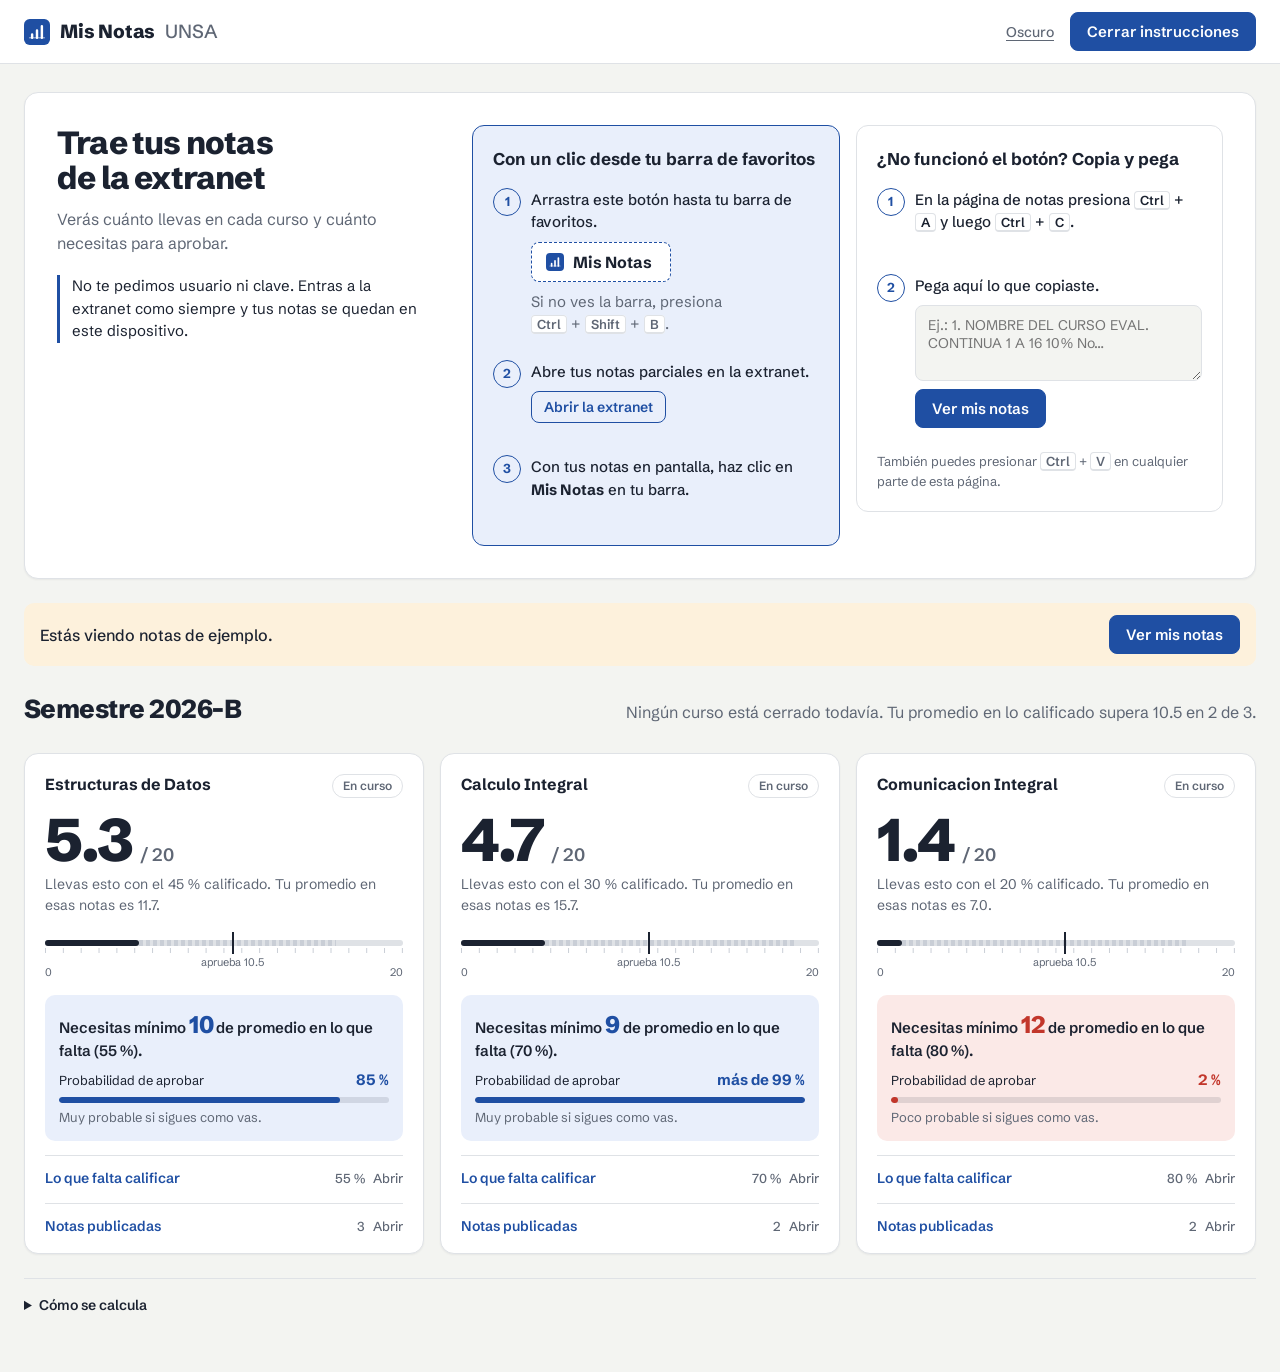
==== index.html @ b02fddf6 "Mis Notas UNSA: calculadora de notas parciales instalable (PWA) Lee la tabla de Notas Parciales de l" ====
<!doctype html>
<html lang="es" data-theme="light">
<head>
  <meta charset="utf-8">
  <meta name="viewport" content="width=device-width, initial-scale=1, viewport-fit=cover">
  <title>Mis Notas UNSA</title>
  <meta name="description" content="Tu nota en cada curso y cuánto necesitas para aprobar, con tus notas parciales de la extranet UNSA. Sin pedir tu clave.">
  <meta name="theme-color" content="#ffffff">
  <link rel="icon" type="image/svg+xml" href="favicon.svg">
  <link rel="icon" type="image/png" sizes="192x192" href="icons/icon-192.png">
  <link rel="apple-touch-icon" href="icons/apple-touch-icon.png">
  <link rel="manifest" href="manifest.webmanifest">
  <meta name="apple-mobile-web-app-capable" content="yes">
  <meta name="mobile-web-app-capable" content="yes">
  <meta name="apple-mobile-web-app-title" content="Mis Notas">
  <meta name="apple-mobile-web-app-status-bar-style" content="default">
  <link rel="preconnect" href="https://fonts.googleapis.com">
  <link rel="preconnect" href="https://fonts.gstatic.com" crossorigin>
  <link rel="stylesheet" href="https://fonts.googleapis.com/css2?family=Schibsted+Grotesk:wght@400;500;600;700;800&display=swap">
  <link rel="stylesheet" href="styles.css">
  <script>
    try { var t = localStorage.getItem('notasUnsa.tema'); if (t) document.documentElement.dataset.theme = t; } catch (e) {}
  </script>
</head>
<body>
  <a class="saltar" href="#cursos">Ir a mis cursos</a>
  <header class="top">
    <div class="wrap top-in">
      <a class="logo" href="./"><img src="favicon.svg" alt="" width="26" height="26"> Mis Notas <span>UNSA</span></a>
      <div class="acciones">
        <button id="instalar" class="btn btn-chico" type="button" hidden>Instalar app</button>
        <button id="tema" class="btn-texto" type="button">Oscuro</button>
        <button id="abrirCarga" class="btn btn-sec" type="button" aria-expanded="false" aria-controls="carga">Actualizar notas</button>
      </div>
    </div>
  </header>

  <main class="wrap">
    <section id="carga" class="carga" hidden>
      <div class="carga-intro">
        <h2 class="carga-titulo">Trae tus notas de la extranet</h2>
        <p>Verás cuánto llevas en cada curso y cuánto necesitas para aprobar.</p>
        <p class="seguro">No te pedimos usuario ni clave. Entras a la extranet como siempre y tus notas se quedan en este dispositivo.</p>
      </div>

      <div class="metodos">
        <div id="metodoFav" class="metodo">
          <h2>Con un clic desde tu barra de favoritos</h2>
          <ol class="pasos">
            <li>
              <p>Arrastra este botón hasta tu barra de favoritos.</p>
              <a id="marcador" class="marcador" href="#"><img src="favicon.svg" alt="" width="18" height="18">Mis Notas</a>
              <p id="pista" class="pista">Si no ves la barra, presiona <kbd>Ctrl</kbd>&nbsp;+&nbsp;<kbd>Shift</kbd>&nbsp;+&nbsp;<kbd>B</kbd>.</p>
            </li>
            <li>
              <p>Abre tus notas parciales en la extranet.</p>
              <a class="btn btn-sec btn-chico" href="http://extranet.unsa.edu.pe/sisacad/parciales18/index.php" target="_blank" rel="noopener">Abrir la extranet</a>
            </li>
            <li><p>Con tus notas en pantalla, haz clic en <b>Mis Notas</b> en tu barra.</p></li>
          </ol>
        </div>

        <div id="metodoCopiar" class="metodo">
          <h2 id="tituloCopiar">Copia y pega tus notas</h2>
          <ol class="pasos">
            <li class="solo-cel">
              <p>Abre tus notas parciales en la extranet.</p>
              <a class="btn btn-sec btn-chico" href="http://extranet.unsa.edu.pe/sisacad/parciales18/index.php" target="_blank" rel="noopener">Abrir la extranet</a>
            </li>
            <li>
              <p class="solo-pc">En la página de notas presiona <kbd>Ctrl</kbd> + <kbd>A</kbd> y luego <kbd>Ctrl</kbd> + <kbd>C</kbd>.</p>
              <p class="solo-cel">Mantén presionado el texto, toca Seleccionar todo y luego Copiar.</p>
            </li>
            <li class="pegar">
              <label for="pegado">Pega aquí lo que copiaste.</label>
              <textarea id="pegado" rows="3" placeholder="Ej.: 1. NOMBRE DEL CURSO EVAL. CONTINUA 1 A 16 10% No…" autocomplete="off" spellcheck="false"></textarea>
              <button id="leerPegado" class="btn" type="button">Ver mis notas</button>
              <p id="errorPegado" class="error" role="alert"></p>
            </li>
          </ol>
          <p class="pista solo-pc">También puedes presionar <kbd>Ctrl</kbd> + <kbd>V</kbd> en cualquier parte de esta página.</p>
        </div>
      </div>
    </section>

    <section id="banner" class="banner" hidden>
      <p>Estás viendo notas de ejemplo.</p>
      <button id="bannerCargar" class="btn" type="button">Ver mis notas</button>
    </section>

    <section id="resumen" class="resumen" aria-live="polite"></section>

    <section id="cursos" class="cursos" tabindex="-1" aria-label="Tus cursos"></section>

    <details class="como">
      <summary>Cómo se calcula</summary>
      <dl>
        <dt>Tu nota</dt><dd>Lo que ya sumaste a tu nota final: cada nota por su peso. Un 16 que vale 10 % suma 1.6 de los 20 puntos. Cuando se califique el 100 % del curso, ese número es tu nota final.</dd>
        <dt>Tu sílabo</dt><dd>Al inicio se propone lo que falta: las evaluaciones que aún no aparecen, hasta el tercer parcial, con el porcentaje repartido en números enteros. Corrígelo con los porcentajes de tu sílabo: se guarda en este dispositivo y, cuando la extranet publique una de esas notas, la fila se quita sola.</dd>
        <dt>Mínimo</dt><dd>El promedio que necesitas en lo que falta para llegar a la nota para aprobar. Se redondea hacia arriba a un número entero.</dd>
        <dt>Probabilidad</dt><dd>Supone que en lo que falta rindes parecido a tu promedio en ese curso, con la variación que tienen tus notas en todos tus cursos (entre 2 y 5 puntos). Es una referencia, no una predicción.</dd>
      </dl>
      <div class="ajustes">
        <label for="meta">Nota para aprobar</label>
        <input id="meta" type="number" autocomplete="off" min="0" max="20" step="0.5" value="10.5" inputmode="decimal">
        <button id="borrar" class="btn-texto" type="button">Borrar mis datos</button>
      </div>
      <p class="legal">Herramienta independiente, sin relación oficial con la UNSA.</p>
    </details>
  </main>

  <p id="toast" class="toast" role="status" hidden></p>

  <div id="ios" class="ios" hidden>
    <p>Para instalar Mis Notas en tu iPhone, toca <b>Compartir</b> y luego <b>Agregar a inicio</b>.</p>
    <button id="iosCerrar" class="btn-texto" type="button">Entendido</button>
  </div>

  <script src="parser.js"></script>
  <script src="app.js"></script>
</body>
</html>
---- styles.css ----
/*
 * Mis Notas: la tinta del acta. Azul para aprobatorio, rojo para desaprobatorio.
 * Cada tarjeta se lee de arriba abajo: cuánto llevas, qué necesitas, y justo debajo
 * tu sílabo para corregir lo que falta. Escritorio: cursos en fila. Celular: una columna.
 */
:root {
  --papel: #f3f4f1;
  --hoja: #ffffff;
  --tinta: #1b2230;
  --gris: #5f6775;
  --linea: #dfe2e6;
  --regla: #c9ced6;
  --azul: #1f4fa3;
  --azul-suave: #e9effb;
  --rojo: #c2362b;
  --rojo-suave: #fbe9e7;
  --ambar: #9a5b00;
  --ambar-suave: #fdf1dc;
  --sobre-azul: #ffffff;
  --sombra: 0 1px 2px rgb(27 34 48 / .06);
  --letra: "Schibsted Grotesk", "Segoe UI", system-ui, sans-serif;
  color-scheme: light;
}
:root[data-theme="dark"] {
  --papel: #12151b;
  --hoja: #1b1f27;
  --tinta: #e9ecf2;
  --gris: #a3aab8;
  --linea: #2c313c;
  --regla: #3c4250;
  --azul: #7fa6f0;
  --azul-suave: #1d2a45;
  --rojo: #ff8b80;
  --rojo-suave: #3b1c1a;
  --ambar: #f0bd60;
  --ambar-suave: #3a2c12;
  --sobre-azul: #0e1730;
  --sombra: none;
  color-scheme: dark;
}

* { box-sizing: border-box; }
[hidden] { display: none !important; }
html { -webkit-text-size-adjust: 100%; }
body {
  margin: 0;
  background: var(--papel);
  color: var(--tinta);
  font: 16px/1.5 var(--letra);
  padding-top: env(safe-area-inset-top, 0px);
  padding-bottom: env(safe-area-inset-bottom, 0px);
}
h1, h2, h3, p, dl, dd, ol { margin: 0; }
a { color: var(--azul); }
:focus-visible { outline: 3px solid var(--azul); outline-offset: 2px; }
kbd { font: 600 13px var(--letra); background: var(--hoja); border: 1px solid var(--linea); border-bottom-width: 2px; border-radius: 4px; padding: 0 5px; white-space: nowrap; }

.wrap {
  max-width: 1360px;
  margin: 0 auto;
  padding-left: max(24px, env(safe-area-inset-left, 0px));
  padding-right: max(24px, env(safe-area-inset-right, 0px));
}

/* Según el dispositivo */
.solo-cel { display: none !important; }
.es-cel .solo-cel { display: revert !important; }
.es-cel .pasos li.solo-cel { display: grid !important; }
.es-cel .solo-pc { display: none !important; }

/* Botones */
.btn {
  display: inline-flex; align-items: center; justify-content: center;
  font: 600 15px var(--letra);
  background: var(--azul); color: var(--sobre-azul);
  border: 1px solid var(--azul); border-radius: 8px;
  padding: 9px 16px; cursor: pointer; text-decoration: none; white-space: nowrap;
}
.btn:hover { filter: brightness(1.08); }
.btn-sec { background: transparent; color: var(--azul); }
.btn-sec:hover { background: var(--azul-suave); filter: none; }
.btn-chico { padding: 6px 12px; font-size: 14px; }
.btn-texto { font: 500 14px var(--letra); color: var(--gris); background: none; border: 0; padding: 6px 4px; cursor: pointer; text-decoration: underline; text-underline-offset: 3px; }
.btn-texto:hover { color: var(--tinta); }

/* Cabecera */
.top { background: var(--hoja); border-bottom: 1px solid var(--linea); position: sticky; top: env(safe-area-inset-top, 0px); z-index: 5; }
.top-in { display: flex; align-items: center; justify-content: space-between; gap: 16px; padding-block: 12px; }
.logo { display: flex; align-items: center; gap: 10px; font-weight: 800; font-size: 19px; letter-spacing: -0.01em; color: var(--tinta); text-decoration: none; white-space: nowrap; }
.logo span { font-weight: 500; color: var(--gris); }
.acciones { display: flex; align-items: center; gap: 12px; }
#abrirCarga[aria-expanded="true"] { background: var(--azul); color: var(--sobre-azul); }

main { display: grid; gap: 24px; padding-block: 28px 56px; }

/* Traer las notas */
.carga {
  background: var(--hoja); border: 1px solid var(--linea); border-radius: 14px; box-shadow: var(--sombra);
  padding: 32px; display: grid; grid-template-columns: minmax(0, 0.8fr) minmax(0, 1.6fr); gap: 40px;
}
.carga-intro { display: grid; gap: 12px; align-content: start; max-width: 40ch; }
.carga h1 { font-size: 32px; line-height: 1.1; letter-spacing: -0.025em; font-weight: 800; text-wrap: balance; }
.carga-intro p { color: var(--gris); }
.carga-intro .seguro { color: var(--tinta); border-left: 3px solid var(--azul); padding-left: 12px; margin-top: 8px; font-size: 15px; }
.metodos { display: grid; grid-template-columns: repeat(auto-fit, minmax(min(100%, 300px), 1fr)); gap: 16px; align-items: start; }
.metodo { border: 1px solid var(--linea); border-radius: 12px; padding: 20px; display: grid; gap: 16px; min-width: 0; }
.metodo h2 { font-size: 17px; font-weight: 700; }
#metodoFav { border-color: var(--azul); background: var(--azul-suave); }

.pasos { list-style: none; padding: 0; counter-reset: paso; display: grid; gap: 16px; }
.pasos li { counter-increment: paso; display: grid; grid-template-columns: 26px minmax(0, 1fr); column-gap: 12px; row-gap: 8px; justify-items: start; }
.pasos li::before {
  content: counter(paso); grid-row: span 4;
  width: 26px; height: 26px; border-radius: 50%;
  border: 1.5px solid var(--azul); color: var(--azul);
  font-weight: 700; font-size: 13px; display: grid; place-items: center;
}
.pasos li > * { grid-column: 2; }
.pasos p, .pasos label { font-weight: 500; font-size: 15px; padding-top: 1px; }
.pista { font-size: 13px; color: var(--gris); font-weight: 400 !important; }

.marcador {
  display: inline-flex; align-items: center; gap: 9px;
  font: 700 16px var(--letra); color: var(--tinta);
  background: var(--hoja); border: 1.5px dashed var(--azul); border-radius: 8px;
  padding: 9px 18px 9px 14px; text-decoration: none; cursor: grab;
}
.marcador:active { cursor: grabbing; }
.marcador.aviso { animation: aviso .45s; }
@keyframes aviso { 20%, 60% { transform: translateX(-5px); } 40%, 80% { transform: translateX(5px); } }

.pegar { width: 100%; }
.pegar textarea { width: 100%; font: 14px var(--letra); color: var(--tinta); background: var(--papel); border: 1px solid var(--linea); border-radius: 8px; padding: 10px 12px; resize: vertical; }
.error { color: var(--rojo); font-size: 14px; }
.error:empty { display: none; }

/* Aviso de ejemplo */
.banner { display: flex; flex-wrap: wrap; align-items: center; justify-content: space-between; gap: 12px; background: var(--ambar-suave); border-radius: 10px; padding: 12px 16px; }
.banner p { font-weight: 500; }

/* Resumen */
.resumen { display: flex; flex-wrap: wrap; align-items: baseline; justify-content: space-between; gap: 8px 24px; }
.resumen h2 { font-size: 26px; font-weight: 800; letter-spacing: -0.02em; }
.resumen p { color: var(--gris); }

/* Cursos */
.cursos { display: grid; grid-template-columns: repeat(auto-fit, minmax(300px, 1fr)); gap: 16px; align-items: start; }
.curso { background: var(--hoja); border: 1px solid var(--linea); border-radius: 14px; box-shadow: var(--sombra); padding: 20px 20px 16px; display: grid; gap: 14px; min-width: 0; }
.curso-cab { display: flex; justify-content: space-between; align-items: start; gap: 10px; }
.curso-nombre { font-size: 16px; font-weight: 700; line-height: 1.3; text-wrap: balance; }
.etiqueta { font-size: 12px; font-weight: 600; color: var(--gris); border: 1px solid var(--linea); border-radius: 999px; padding: 2px 10px; white-space: nowrap; }
.etiqueta.et-ok { color: var(--azul); border-color: var(--azul); background: var(--azul-suave); }
.etiqueta.et-mal { color: var(--rojo); border-color: var(--rojo); background: var(--rojo-suave); }

.nota { display: flex; align-items: baseline; gap: 8px; }
.nota-num { font-size: 60px; line-height: .9; font-weight: 800; letter-spacing: -0.04em; }
.nota-de { font-size: 18px; font-weight: 600; color: var(--gris); }
.neutro .nota-num { color: var(--tinta); }
.aprob .nota-num { color: var(--azul); }
.desap .nota-num { color: var(--rojo); }
.nota-txt { font-size: 14px; color: var(--gris); margin-top: 6px; }

/* Regla de 0 a 20 */
.regla { position: relative; height: 30px; }
.regla-linea { position: absolute; left: 0; right: 0; top: 10px; height: 6px; border-radius: 3px; background: var(--linea); }
.regla-ticks { position: absolute; left: 0; right: 0; top: 18px; height: 5px; background-image: linear-gradient(90deg, var(--regla) 1px, transparent 1px); background-size: calc(100% / 20 - 0.05px) 100%; }
.regla-max { position: absolute; top: 10px; height: 6px; background: repeating-linear-gradient(90deg, var(--regla) 0 4px, transparent 4px 7px); }
.regla-lleva { position: absolute; left: 0; top: 10px; height: 6px; border-radius: 3px; background: var(--tinta); }
.aprob .regla-lleva { background: var(--azul); }
.desap .regla-lleva { background: var(--rojo); }
.regla-aprob { position: absolute; top: 2px; bottom: 6px; width: 2px; background: var(--tinta); }
.regla-aprob span { position: absolute; top: 22px; left: 50%; transform: translateX(-50%); font-size: 11px; color: var(--gris); white-space: nowrap; }
.regla-ext { display: flex; justify-content: space-between; font-size: 11px; color: var(--gris); margin-top: -10px; }

/* Lo que necesitas: un solo lugar */
.necesitas { border-radius: 10px; padding: 14px; display: grid; gap: 8px; background: var(--papel); }
.necesitas.ok { background: var(--azul-suave); }
.necesitas.ojo { background: var(--ambar-suave); }
.necesitas.mal { background: var(--rojo-suave); }
.nec-t { font-size: 15px; font-weight: 600; line-height: 1.35; }
.nec-t b { font-size: 24px; font-weight: 800; letter-spacing: -0.02em; }
.ok .nec-t b { color: var(--azul); }
.ojo .nec-t b { color: var(--ambar); }
.mal .nec-t b { color: var(--rojo); }
.nec-s { font-size: 13px; color: var(--gris); }
.prob { display: grid; gap: 5px; }
.prob-cab { display: flex; justify-content: space-between; align-items: baseline; font-size: 13px; }
.prob-cab b { font-size: 15px; }
.prob-barra { height: 6px; border-radius: 3px; background: color-mix(in srgb, var(--tinta) 12%, transparent); overflow: hidden; }
.prob-barra span { display: block; height: 100%; border-radius: 3px; background: currentColor; }
.ok .prob-barra, .ok .prob-cab b { color: var(--azul); }
.ojo .prob-barra, .ojo .prob-cab b { color: var(--ambar); }
.mal .prob-barra, .mal .prob-cab b { color: var(--rojo); }

/* Secciones plegables de la tarjeta */
.plegable { border-top: 1px solid var(--linea); padding-top: 12px; }
.plegable summary { cursor: pointer; font-size: 14px; font-weight: 600; color: var(--azul); display: flex; justify-content: space-between; align-items: baseline; gap: 8px; list-style: none; }
.plegable summary::-webkit-details-marker { display: none; }
.plegable summary::after { content: "Abrir"; font-weight: 500; color: var(--gris); font-size: 13px; }
.plegable[open] summary::after { content: "Cerrar"; }
.plegable summary small { font-weight: 500; color: var(--gris); font-size: 13px; margin-left: auto; }
.plegable-cuerpo { display: grid; gap: 10px; margin-top: 12px; }

/* Tu sílabo */
.silabo-cab { display: flex; flex-wrap: wrap; align-items: center; justify-content: space-between; gap: 8px 12px; font-size: 14px; }
.contador { display: inline-flex; align-items: center; border: 1px solid var(--azul); border-radius: 8px; overflow: hidden; }
.contador button { font: 700 18px/1 var(--letra); color: var(--azul); background: var(--hoja); border: 0; width: 34px; height: 32px; cursor: pointer; }
.contador button:hover { background: var(--azul-suave); }
.contador span { font-size: 14px; font-weight: 600; padding: 0 10px; min-width: 72px; text-align: center; border-inline: 1px solid var(--azul); line-height: 32px; }

table { width: 100%; border-collapse: collapse; font-size: 14px; }
th { text-align: left; font-size: 12px; font-weight: 500; color: var(--gris); padding: 4px 4px 6px; }
td { padding: 6px 4px; border-top: 1px solid var(--linea); vertical-align: middle; }
th:first-child, td:first-child { padding-left: 0; }
th:last-child, td:last-child { padding-right: 0; }
.der { text-align: right; white-space: nowrap; }
td.n-aprob { color: var(--azul); font-weight: 700; }
td.n-desap { color: var(--rojo); font-weight: 700; }
.aus { font-size: 11px; color: var(--rojo); margin-left: 4px; font-weight: 500; }

.t-silabo { table-layout: fixed; }
.t-silabo .c-vale { width: 68px; }
.t-silabo .c-nota { width: 60px; }
.t-silabo .c-x { width: 34px; }
.t-silabo input { font: 600 14px var(--letra); color: var(--tinta); background: var(--papel); border: 1px solid var(--linea); border-radius: 6px; padding: 6px; width: 100%; text-align: right; }
.t-silabo input:focus { border-color: var(--azul); background: var(--hoja); }
.t-silabo .in-nombre { text-align: left; font-weight: 500; text-overflow: ellipsis; }
.campo-pct { display: inline-flex; align-items: center; gap: 3px; }
.campo-pct input { width: 44px; }
.quitar { font: 500 16px/1 var(--letra); color: var(--gris); background: none; border: 1px solid var(--linea); border-radius: 6px; width: 28px; height: 28px; cursor: pointer; }
.quitar:hover { color: var(--rojo); border-color: var(--rojo); }
.ayuda { font-size: 12px; color: var(--gris); }
.cuadre { display: grid; gap: 8px; justify-items: start; background: var(--rojo-suave); border-radius: 8px; padding: 10px 12px; }
.cuadre p { color: var(--rojo); font-size: 13px; }
.reiniciar { justify-self: start; font-size: 13px; padding: 0; color: var(--azul); }

/* Cómo se calcula */
.como { color: var(--gris); font-size: 14px; border-top: 1px solid var(--linea); padding-top: 16px; }
.como summary { cursor: pointer; font-weight: 600; color: var(--tinta); }
.como dl { display: grid; grid-template-columns: max-content minmax(0, 1fr); gap: 6px 16px; margin: 14px 0; max-width: 80ch; }
.como dt { color: var(--tinta); font-weight: 600; }
.ajustes { display: flex; flex-wrap: wrap; align-items: center; gap: 10px 14px; }
.ajustes input { width: 72px; font: 600 14px var(--letra); color: var(--tinta); background: var(--hoja); border: 1px solid var(--linea); border-radius: 6px; padding: 5px 8px; }
.legal { margin-top: 12px; }

/* Aviso flotante */
.toast {
  position: fixed; left: 50%; bottom: calc(24px + env(safe-area-inset-bottom, 0px)); transform: translateX(-50%);
  background: var(--tinta); color: var(--hoja); font-weight: 600; font-size: 14px;
  padding: 10px 18px; border-radius: 999px; z-index: 20; box-shadow: 0 6px 20px rgb(0 0 0 / .2);
}

/* Celular */
@media (max-width: 720px) {
  .wrap { padding-left: max(16px, env(safe-area-inset-left, 0px)); padding-right: max(16px, env(safe-area-inset-right, 0px)); }
  main { gap: 18px; padding-block: 18px 40px; }
  .logo { font-size: 17px; }
  .logo span { display: none; }
  .acciones { gap: 6px; }
  .acciones .btn { padding: 7px 12px; font-size: 14px; }
  .carga { grid-template-columns: 1fr; padding: 20px 16px; gap: 20px; }
  .carga h1 { font-size: 25px; }
  .metodo { padding: 16px; }
  .resumen h2 { font-size: 21px; }
  .cursos { grid-template-columns: 1fr; gap: 12px; }
  .curso { padding: 18px 16px 14px; }
  .nota-num { font-size: 54px; }
  .como dl { grid-template-columns: 1fr; }
  .como dd { margin-bottom: 6px; }
}
@media (prefers-reduced-motion: reduce) {
  .marcador.aviso { animation: none; }
}
.prob-cab span { min-width: 0; } .prob-cab b { white-space: nowrap; }

/* Buenas prácticas de interfaz */
html { scroll-padding-top: 80px; }                       /* la cabecera fija no tapa lo enfocado */
button, a, summary, input, textarea { touch-action: manipulation; -webkit-tap-highlight-color: transparent; }
.saltar { position: absolute; left: 16px; top: -48px; z-index: 30; background: var(--azul); color: var(--sobre-azul); padding: 8px 14px; border-radius: 8px; font-weight: 600; text-decoration: none; }
.saltar:focus { top: 12px; }
.cursos:focus { outline: none; }
.resumen h1 { font-size: 26px; font-weight: 800; letter-spacing: -0.02em; margin: 0; }
.carga-titulo { font-size: 32px; line-height: 1.1; letter-spacing: -0.025em; font-weight: 800; text-wrap: balance; }
.der, .prob-cab b { font-variant-numeric: tabular-nums; }
.btn:active, .contador button:active, .quitar:active { transform: translateY(1px); }
.btn-texto.confirmar, .reiniciar.confirmar { color: var(--rojo); font-weight: 600; }
.plegable summary:hover { text-decoration: underline; text-underline-offset: 3px; }
.necesitas, .resultado { transition: background-color .2s ease; }
@media (max-width: 720px) {
  .resumen h1 { font-size: 21px; }
  .carga-titulo { font-size: 25px; }
  .quitar { width: 36px; height: 36px; }
  .t-silabo .c-x { width: 40px; }
  .contador button { width: 40px; height: 38px; }
  .contador span { line-height: 38px; }
  .t-silabo input { padding-block: 8px; font-size: 16px; }   /* 16 px evita el zoom automático en iPhone */
}
@media (prefers-reduced-motion: reduce) {
  .necesitas, .resultado { transition: none; }
  .btn:active, .contador button:active, .quitar:active { transform: none; }
}

/* Instalar en iPhone */
.ios {
  position: fixed; left: max(16px, env(safe-area-inset-left, 0px)); right: max(16px, env(safe-area-inset-right, 0px));
  bottom: calc(16px + env(safe-area-inset-bottom, 0px)); z-index: 25;
  background: var(--hoja); border: 1px solid var(--linea); border-radius: 12px; box-shadow: 0 8px 24px rgb(0 0 0 / .15);
  padding: 14px 16px; display: flex; flex-wrap: wrap; align-items: center; justify-content: space-between; gap: 8px 12px; font-size: 14px;
}
@media (max-width: 720px) { #instalar { padding: 7px 10px; } }
@media (display-mode: standalone) { .top { padding-top: env(safe-area-inset-top, 0px); } }
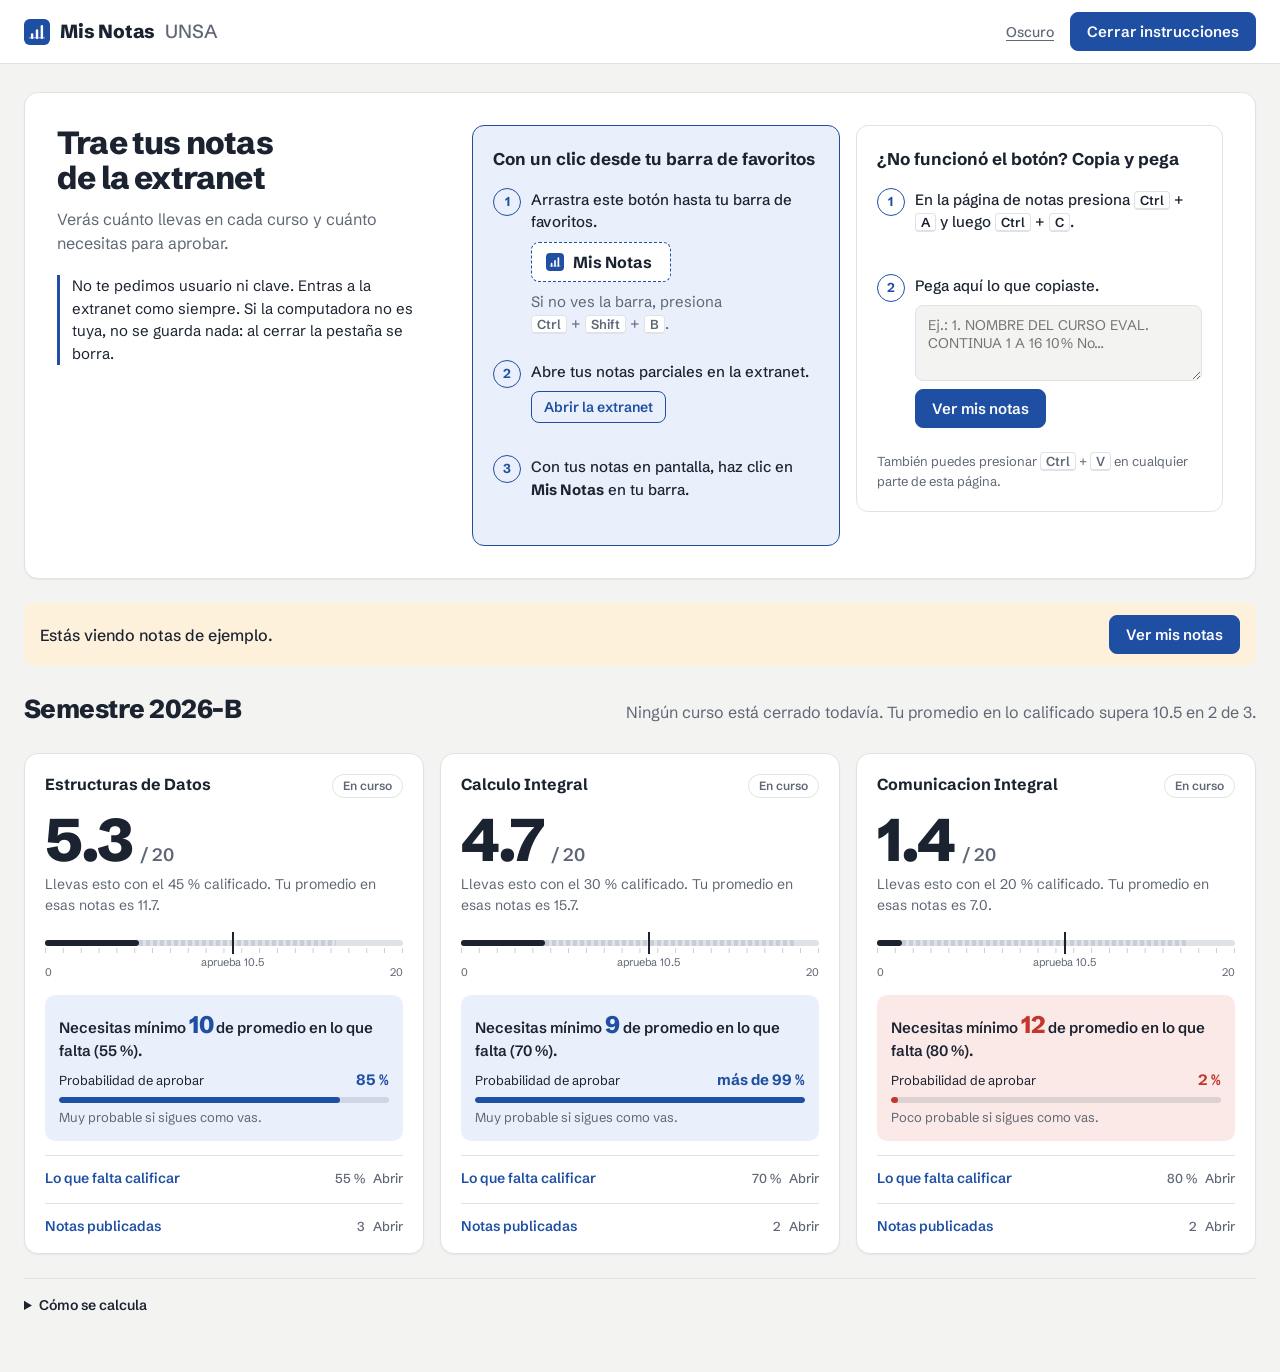
==== commit e275defe: "Sesión por alumno (CUI): sin guardar por defecto, «Recordarme en esta computadora» y «Salir y borrar" ====
--- a/index.html
+++ b/index.html
@@ -40,7 +40,8 @@
       <div class="carga-intro">
         <h2 class="carga-titulo">Trae tus notas de la extranet</h2>
         <p>Verás cuánto llevas en cada curso y cuánto necesitas para aprobar.</p>
-        <p class="seguro">No te pedimos usuario ni clave. Entras a la extranet como siempre y tus notas se quedan en este dispositivo.</p>
+        <p class="seguro">No te pedimos usuario ni clave. Entras a la extranet como siempre. Si la computadora no es tuya, no se guarda nada: al cerrar la pestaña se borra.</p>
+        <div id="guardados" class="guardados" hidden></div>
       </div>
 
       <div class="metodos">
@@ -88,6 +89,8 @@
       <button id="bannerCargar" class="btn" type="button">Ver mis notas</button>
     </section>
 
+    <section id="sesion" class="sesion" aria-label="Tu sesión" hidden></section>
+
     <section id="resumen" class="resumen" aria-live="polite"></section>
 
     <section id="cursos" class="cursos" tabindex="-1" aria-label="Tus cursos"></section>
@@ -98,12 +101,13 @@
         <dt>Tu nota</dt><dd>Lo que ya sumaste a tu nota final: cada nota por su peso. Un 16 que vale 10 % suma 1.6 de los 20 puntos. Cuando se califique el 100 % del curso, ese número es tu nota final.</dd>
         <dt>Tu sílabo</dt><dd>Al inicio se propone lo que falta: las evaluaciones que aún no aparecen, hasta el tercer parcial, con el porcentaje repartido en números enteros. Corrígelo con los porcentajes de tu sílabo: se guarda en este dispositivo y, cuando la extranet publique una de esas notas, la fila se quita sola.</dd>
         <dt>Mínimo</dt><dd>El promedio que necesitas en lo que falta para llegar a la nota para aprobar. Se redondea hacia arriba a un número entero.</dd>
+        <dt>Privacidad</dt><dd>Cada alumno tiene su sesión según su CUI. Si no marcas «Recordarme en esta computadora», nada queda guardado al cerrar la pestaña. Si lo marcas, se guarda solo en este navegador y separado de los demás alumnos. Nunca se guarda tu nombre ni se envía nada a un servidor.</dd>
         <dt>Probabilidad</dt><dd>Supone que en lo que falta rindes parecido a tu promedio en ese curso, con la variación que tienen tus notas en todos tus cursos (entre 2 y 5 puntos). Es una referencia, no una predicción.</dd>
       </dl>
       <div class="ajustes">
         <label for="meta">Nota para aprobar</label>
         <input id="meta" type="number" autocomplete="off" min="0" max="20" step="0.5" value="10.5" inputmode="decimal">
-        <button id="borrar" class="btn-texto" type="button">Borrar mis datos</button>
+        <button id="borrar" class="btn-texto" type="button">Borrar lo de todos los alumnos en esta computadora</button>
       </div>
       <p class="legal">Herramienta independiente, sin relación oficial con la UNSA.</p>
     </details>
--- a/styles.css
+++ b/styles.css
@@ -309,3 +309,23 @@
 }
 @media (max-width: 720px) { #instalar { padding: 7px 10px; } }
 @media (display-mode: standalone) { .top { padding-top: env(safe-area-inset-top, 0px); } }
+
+/* Sesión del alumno */
+.sesion {
+  display: flex; flex-wrap: wrap; align-items: center; gap: 8px 18px;
+  background: var(--hoja); border: 1px solid var(--linea); border-radius: 12px; padding: 12px 16px; font-size: 14px;
+}
+.ses-quien { font-size: 15px; }
+.ses-quien b { font-variant-numeric: tabular-nums; letter-spacing: .02em; }
+.ses-recordar { display: inline-flex; align-items: center; gap: 8px; font-weight: 500; cursor: pointer; }
+.ses-recordar input { width: 18px; height: 18px; accent-color: var(--azul); cursor: pointer; }
+.ses-recordar input:disabled + * , .ses-recordar:has(input:disabled) { opacity: .55; cursor: not-allowed; }
+.sesion #salir { margin-left: auto; }
+.sesion #salir.confirmar { background: var(--rojo); border-color: var(--rojo); color: #fff; }
+.ses-ayuda { flex-basis: 100%; font-size: 13px; color: var(--gris); }
+.guardados { display: flex; flex-wrap: wrap; align-items: center; gap: 8px; margin-top: 8px; }
+.guardados p { flex-basis: 100%; font-size: 13px; color: var(--gris); }
+@media (max-width: 720px) {
+  .sesion #salir { margin-left: 0; }
+  .ses-recordar input { width: 22px; height: 22px; }
+}
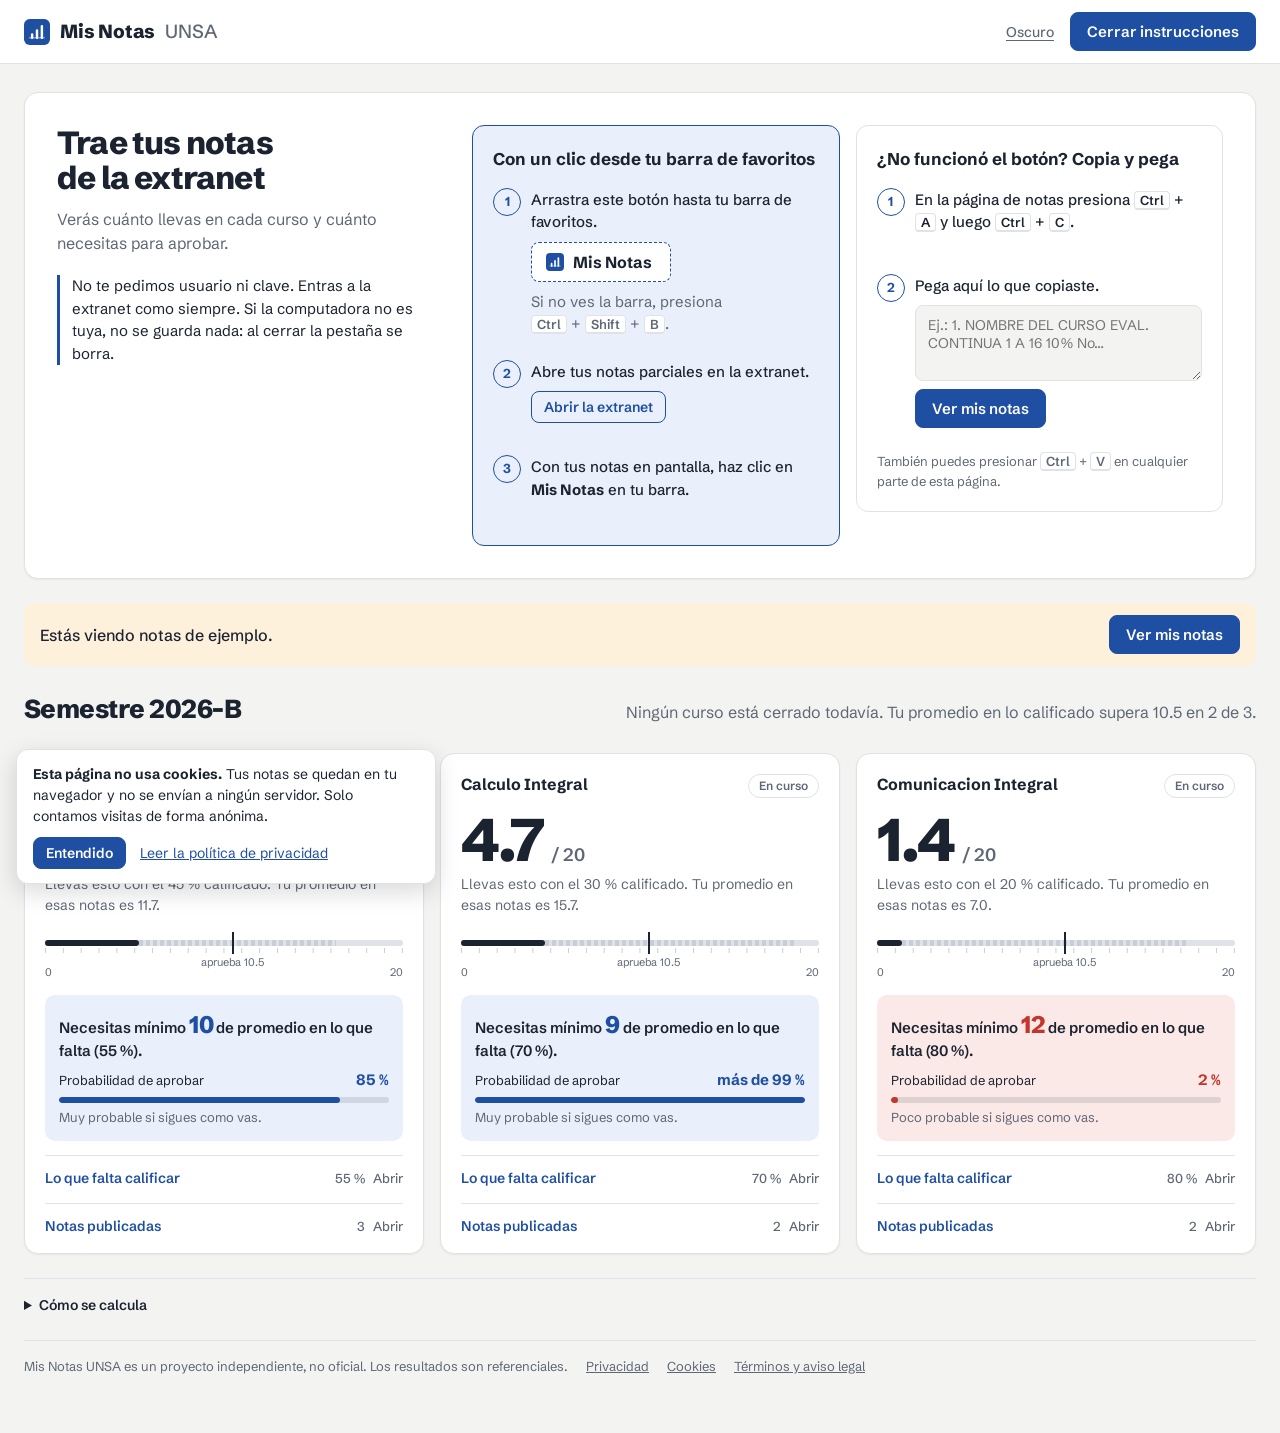
==== commit f4540c96: "Páginas legales y privacidad: política de privacidad, cookies y almacenamiento, términos y aviso leg" ====
--- a/index.html
+++ b/index.html
@@ -3,9 +3,44 @@
 <head>
   <meta charset="utf-8">
   <meta name="viewport" content="width=device-width, initial-scale=1, viewport-fit=cover">
-  <title>Mis Notas UNSA</title>
-  <meta name="description" content="Tu nota en cada curso y cuánto necesitas para aprobar, con tus notas parciales de la extranet UNSA. Sin pedir tu clave.">
+  <title>Mis Notas UNSA: calcula cuánto necesitas para aprobar</title>
+  <meta name="description" content="Calculadora de notas parciales para alumnos de la UNSA: tu nota acumulada en cada curso, el mínimo que necesitas en lo que falta y tu probabilidad de aprobar. Trae tus notas de la extranet sin dar tu clave.">
+  <link rel="canonical" href="https://notas-unsa.vercel.app/">
+  <meta name="robots" content="index, follow">
+  <meta name="google-site-verification" content="N4TwjsxCLMq5BI_Ngx6-KOkqQGb3mL-dlwS7zQG62xs">
   <meta name="theme-color" content="#ffffff">
+  <meta property="og:type" content="website">
+  <meta property="og:locale" content="es_PE">
+  <meta property="og:site_name" content="Mis Notas UNSA">
+  <meta property="og:title" content="Mis Notas UNSA: ¿cuánto necesitas para aprobar?">
+  <meta property="og:description" content="Tu nota en cada curso, el mínimo que te falta y tu probabilidad de aprobar. Sin pedir tu clave.">
+  <meta property="og:url" content="https://notas-unsa.vercel.app/">
+  <meta property="og:image" content="https://notas-unsa.vercel.app/og.png">
+  <meta property="og:image:width" content="1200">
+  <meta property="og:image:height" content="630">
+  <meta property="og:image:alt" content="Mis Notas UNSA: tu nota y el mínimo que necesitas para aprobar">
+  <meta name="twitter:card" content="summary_large_image">
+  <script type="application/ld+json">
+  {
+    "@context": "https://schema.org",
+    "@type": "WebApplication",
+    "name": "Mis Notas UNSA",
+    "url": "https://notas-unsa.vercel.app/",
+    "description": "Calculadora no oficial de notas parciales para alumnos de la UNSA: nota acumulada, mínimo para aprobar y probabilidad de aprobar.",
+    "applicationCategory": "EducationalApplication",
+    "operatingSystem": "Web, Android, iOS, Windows",
+    "inLanguage": "es-PE",
+    "isAccessibleForFree": true,
+    "offers": { "@type": "Offer", "price": "0", "priceCurrency": "PEN" }
+  }
+  </script>
+  <!-- Contador de visitas anónimo de Vercel (sin cookies). Se activa en Vercel → Analytics. -->
+  <script>
+    window.va = window.va || function () { (window.vaq = window.vaq || []).push(arguments); };
+    // Solo se envía la dirección de la página, nunca el enlace con notas (#n2=…) ni parámetros.
+    window.va('beforeSend', function (e) { try { var u = new URL(e.url); u.hash = ''; u.search = ''; return Object.assign({}, e, { url: u.toString() }); } catch (x) { return null; } });
+  </script>
+  <script defer src="/_vercel/insights/script.js"></script>
   <link rel="icon" type="image/svg+xml" href="favicon.svg">
   <link rel="icon" type="image/png" sizes="192x192" href="icons/icon-192.png">
   <link rel="apple-touch-icon" href="icons/apple-touch-icon.png">
@@ -14,9 +49,7 @@
   <meta name="mobile-web-app-capable" content="yes">
   <meta name="apple-mobile-web-app-title" content="Mis Notas">
   <meta name="apple-mobile-web-app-status-bar-style" content="default">
-  <link rel="preconnect" href="https://fonts.googleapis.com">
-  <link rel="preconnect" href="https://fonts.gstatic.com" crossorigin>
-  <link rel="stylesheet" href="https://fonts.googleapis.com/css2?family=Schibsted+Grotesk:wght@400;500;600;700;800&display=swap">
+  <link rel="preload" href="fonts/schibsted-grotesk-latin.woff2" as="font" type="font/woff2" crossorigin>
   <link rel="stylesheet" href="styles.css">
   <script>
     try { var t = localStorage.getItem('notasUnsa.tema'); if (t) document.documentElement.dataset.theme = t; } catch (e) {}
@@ -101,7 +134,7 @@
         <dt>Tu nota</dt><dd>Lo que ya sumaste a tu nota final: cada nota por su peso. Un 16 que vale 10 % suma 1.6 de los 20 puntos. Cuando se califique el 100 % del curso, ese número es tu nota final.</dd>
         <dt>Tu sílabo</dt><dd>Al inicio se propone lo que falta: las evaluaciones que aún no aparecen, hasta el tercer parcial, con el porcentaje repartido en números enteros. Corrígelo con los porcentajes de tu sílabo: se guarda en este dispositivo y, cuando la extranet publique una de esas notas, la fila se quita sola.</dd>
         <dt>Mínimo</dt><dd>El promedio que necesitas en lo que falta para llegar a la nota para aprobar. Se redondea hacia arriba a un número entero.</dd>
-        <dt>Privacidad</dt><dd>Cada alumno tiene su sesión según su CUI. Si no marcas «Recordarme en esta computadora», nada queda guardado al cerrar la pestaña. Si lo marcas, se guarda solo en este navegador y separado de los demás alumnos. Nunca se guarda tu nombre ni se envía nada a un servidor.</dd>
+        <dt>Privacidad</dt><dd>Cada alumno tiene su sesión según su CUI. Si no marcas «Recordarme en esta computadora», nada queda guardado al cerrar la pestaña. Si lo marcas, se guarda solo en este navegador y separado de los demás alumnos. Nunca se guarda tu nombre y tus notas nunca salen de tu navegador. Solo se cuenta la visita, de forma anónima y sin cookies, para saber cuántas personas usan la página.</dd>
         <dt>Probabilidad</dt><dd>Supone que en lo que falta rindes parecido a tu promedio en ese curso, con la variación que tienen tus notas en todos tus cursos (entre 2 y 5 puntos). Es una referencia, no una predicción.</dd>
       </dl>
       <div class="ajustes">
@@ -111,9 +144,24 @@
       </div>
       <p class="legal">Herramienta independiente, sin relación oficial con la UNSA.</p>
     </details>
+
+    <footer class="pie-legal">
+      <span>Mis Notas UNSA es un proyecto independiente, no oficial. Los resultados son referenciales.</span>
+      <a href="privacidad.html">Privacidad</a>
+      <a href="cookies.html">Cookies</a>
+      <a href="terminos.html">Términos y aviso legal</a>
+    </footer>
   </main>
 
   <p id="toast" class="toast" role="status" hidden></p>
+
+  <div id="avisoPriv" class="aviso-priv" role="region" aria-label="Aviso de privacidad" hidden>
+    <p><b>Esta página no usa cookies.</b> Tus notas se quedan en tu navegador y no se envían a ningún servidor. Solo contamos visitas de forma anónima.</p>
+    <div>
+      <button id="avisoOk" class="btn btn-chico" type="button">Entendido</button>
+      <a href="privacidad.html">Leer la política de privacidad</a>
+    </div>
+  </div>
 
   <div id="ios" class="ios" hidden>
     <p>Para instalar Mis Notas en tu iPhone, toca <b>Compartir</b> y luego <b>Agregar a inicio</b>.</p>
--- a/styles.css
+++ b/styles.css
@@ -3,6 +3,25 @@
  * Cada tarjeta se lee de arriba abajo: cuánto llevas, qué necesitas, y justo debajo
  * tu sílabo para corregir lo que falta. Escritorio: cursos en fila. Celular: una columna.
  */
+
+/* Schibsted Grotesk (SIL OFL 1.1, ver fonts/OFL.txt), alojada aquí para no enviar la IP del alumno a Google. */
+@font-face {
+  font-family: "Schibsted Grotesk";
+  font-style: normal;
+  font-weight: 400 800;
+  font-display: swap;
+  src: url("fonts/schibsted-grotesk-latin.woff2") format("woff2");
+  unicode-range: U+0000-00FF, U+0131, U+0152-0153, U+02BB-02BC, U+02C6, U+02DA, U+02DC, U+0304, U+0308, U+0329, U+2000-206F, U+20AC, U+2122, U+2191, U+2193, U+2212, U+2215, U+FEFF, U+FFFD;
+}
+@font-face {
+  font-family: "Schibsted Grotesk";
+  font-style: normal;
+  font-weight: 400 800;
+  font-display: swap;
+  src: url("fonts/schibsted-grotesk-latin-ext.woff2") format("woff2");
+  unicode-range: U+0100-02BA, U+02BD-02C5, U+02C7-02CC, U+02CE-02D7, U+02DD-02FF, U+0304, U+0308, U+0329, U+1D00-1DBF, U+1E00-1E9F, U+1EF2-1EFF, U+2020, U+20A0-20AB, U+20AD-20C4, U+2113, U+2C60-2C7F, U+A720-A7FF;
+}
+
 :root {
   --papel: #f3f4f1;
   --hoja: #ffffff;
@@ -329,3 +348,34 @@
   .sesion #salir { margin-left: 0; }
   .ses-recordar input { width: 22px; height: 22px; }
 }
+
+/* Páginas legales */
+.legal-doc { max-width: 760px; display: grid; gap: 14px; padding-block: 32px 64px; font-size: 16px; line-height: 1.65; }
+.legal-doc h1 { font-size: 32px; line-height: 1.15; letter-spacing: -0.02em; font-weight: 800; text-wrap: balance; }
+.legal-doc h2 { font-size: 19px; font-weight: 700; margin-top: 14px; }
+.legal-doc p, .legal-doc li { color: var(--tinta); max-width: 70ch; }
+.legal-doc ul { margin: 0; padding-left: 22px; display: grid; gap: 6px; }
+.legal-doc code { font-size: 13px; background: var(--papel); border: 1px solid var(--linea); border-radius: 4px; padding: 1px 5px; white-space: nowrap; }
+.actualizado { color: var(--gris) !important; font-size: 14px; }
+.resumen-legal { background: var(--azul-suave); border-radius: 12px; padding: 18px 20px; display: grid; gap: 8px; }
+.resumen-legal h2 { margin-top: 0; font-size: 17px; }
+.tabla-legal { overflow-x: auto; border: 1px solid var(--linea); border-radius: 10px; background: var(--hoja); }
+.tabla-legal table { font-size: 14px; min-width: 620px; }
+.tabla-legal th, .tabla-legal td { padding: 10px 12px; vertical-align: top; }
+.tabla-legal th:first-child, .tabla-legal td:first-child { padding-left: 12px; }
+.otros-legales { margin-top: 20px; padding-top: 16px; border-top: 1px solid var(--linea); color: var(--gris) !important; font-size: 14px; }
+@media (max-width: 720px) { .legal-doc { padding-block: 22px 48px; } .legal-doc h1 { font-size: 26px; } }
+
+/* Pie con enlaces legales */
+.pie-legal { display: flex; flex-wrap: wrap; gap: 6px 18px; font-size: 13px; color: var(--gris); border-top: 1px solid var(--linea); padding-top: 16px; }
+.pie-legal a { color: var(--gris); }
+.pie-legal a:hover { color: var(--tinta); }
+
+/* Aviso de privacidad en la primera visita (no bloquea la página) */
+.aviso-priv {
+  position: fixed; z-index: 24; left: max(16px, env(safe-area-inset-left, 0px)); bottom: calc(16px + env(safe-area-inset-bottom, 0px));
+  max-width: 420px; background: var(--hoja); border: 1px solid var(--linea); border-radius: 12px; box-shadow: 0 8px 24px rgb(0 0 0 / .15);
+  padding: 14px 16px; display: grid; gap: 10px; font-size: 14px;
+}
+.aviso-priv div { display: flex; flex-wrap: wrap; gap: 8px 14px; align-items: center; }
+@media (max-width: 720px) { .aviso-priv { right: max(16px, env(safe-area-inset-right, 0px)); max-width: none; } }
